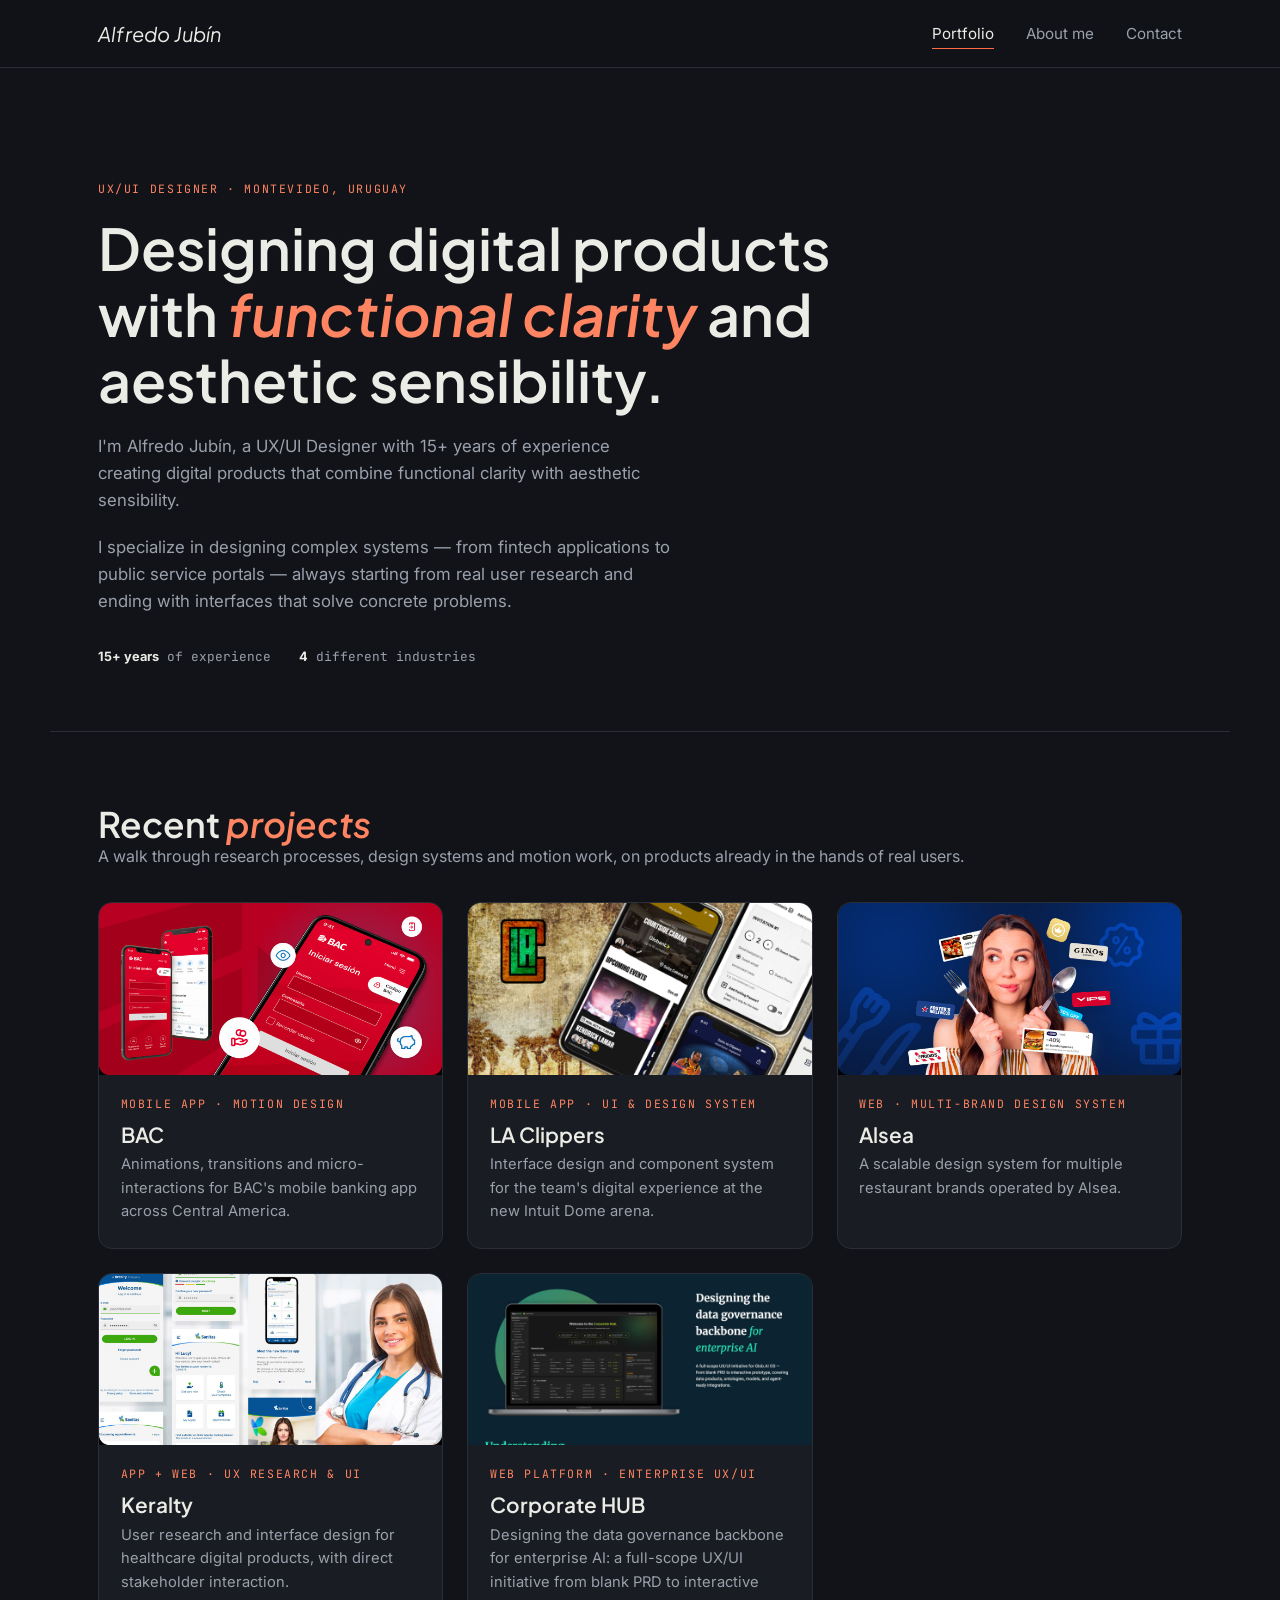
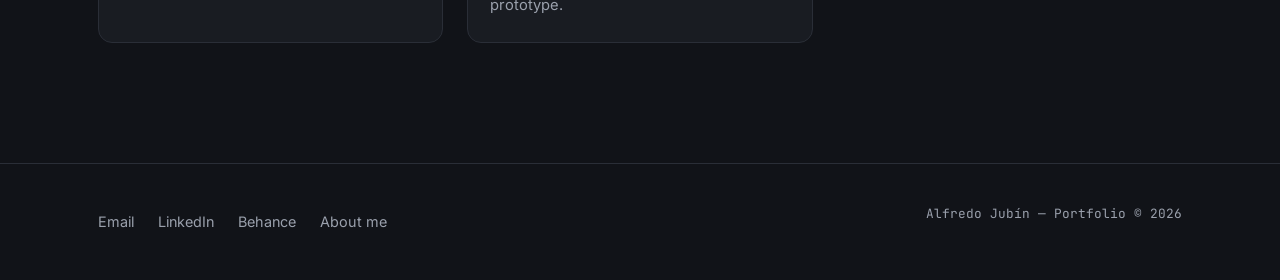
==== index.html @ 86e3a60a "Version 1 - Portfolio Subiendo la primera version del portfolio." ====
<!doctype html>
<html lang="en">
<head>
<meta charset="UTF-8">
<meta name="viewport" content="width=device-width, initial-scale=1">
<title>Alfredo Jubín — UX/UI Designer</title>
<meta name="description" content="Portfolio of Alfredo Jubín, UX/UI Designer based in Montevideo, Uruguay. Digital product, motion design and design systems work.">
<link rel="preconnect" href="https://fonts.googleapis.com">
<link rel="preconnect" href="https://fonts.gstatic.com" crossorigin>
<link href="https://fonts.googleapis.com/css2?family=Plus+Jakarta+Sans:ital,wght@0,600;0,700;0,800;1,600;1,700&family=Inter:wght@400;500;600&family=JetBrains+Mono:wght@400;500&display=swap" rel="stylesheet">
<link rel="stylesheet" href="css/styles.css">
</head>
<body>
<a class="skip-link" href="#contenido">Skip to content</a>

<header class="site-header">
  <nav class="nav container" aria-label="Main navigation">
    <a class="nav__logo" href="index.html">Alfredo Jubín</a>
    <button class="nav__toggle" aria-expanded="false" aria-controls="nav-links" aria-label="Open menu">
      <span></span>
    </button>
    <ul class="nav__links" id="nav-links">
      <li><a href="index.html" aria-current="page">Portfolio</a></li>
      <li><a href="about.html">About me</a></li>
      <li><a href="#contacto">Contact</a></li>
    </ul>
  </nav>
</header>

<main id="contenido">
  <section class="hero container">
    <p class="eyebrow">UX/UI Designer · Montevideo, Uruguay</p>
    <h1>Designing digital products with <span class="hero__role">functional clarity</span> and aesthetic sensibility.</h1>
    <p class="hero__tagline">I'm Alfredo Jubín, a UX/UI Designer with 15+ years of experience creating digital products that combine functional clarity with aesthetic sensibility.</p>
    <p class="hero__tagline">I specialize in designing complex systems — from fintech applications to public service portals — always starting from real user research and ending with interfaces that solve concrete problems.</p>
    <div class="hero__meta">
      <span><strong>15+ years</strong> of experience</span>
      <span><strong>4</strong> different industries</span>
    </div>
  </section>

  <section class="section container" aria-labelledby="proyectos-heading">
    <div class="section__head reveal">
      <h2 id="proyectos-heading">Recent <em>projects</em></h2>
      <p>A walk through research processes, design systems and motion work, on products already in the hands of real users.</p>
    </div>
    <div class="grid-projects" data-project-grid role="list" aria-label="Project list"></div>
  </section>
</main>

<footer class="site-footer" id="contacto">
  <div class="container footer-inner">
    <ul class="footer-links">
      <li><a href="mailto:hola@alfredojubin.com">Email</a></li>
      <li><a href="https://linkedin.com" target="_blank" rel="noopener noreferrer">LinkedIn</a></li>
      <li><a href="https://behance.net" target="_blank" rel="noopener noreferrer">Behance</a></li>
      <li><a href="about.html">About me</a></li>
    </ul>
    <p class="footer-note">Alfredo Jubín — Portfolio © 2026</p>
  </div>
</footer>

<script src="js/data.js"></script>
<script src="js/main.js"></script>
</body>
</html>
---- css/styles.css ----
/* ========================================================================
   DESIGN TOKENS
   Paleta C — oscura con acento coral (elegida por el cliente)
   ======================================================================== */
:root {
  /* Color */
  --bg: #111318;
  --bg-elevated: #191c22;
  --bg-elevated-2: #1f232b;
  --text: #ececE6;
  --text-muted: #9aa0ac;
  --border: #2a2e37;
  --coral: #ff6b45;
  --coral-strong: #ff8562;
  --teal: #3fbfa6;

  /* Type */
  --font-display: "Plus Jakarta Sans", "Segoe UI", -apple-system, sans-serif;
  --font-body: "Inter", -apple-system, BlinkMacSystemFont, "Segoe UI", sans-serif;
  --font-mono: "JetBrains Mono", "Courier New", monospace;

  /* Layout */
  --max-w: 1180px;
  --gutter: clamp(1.25rem, 4vw, 3rem);
  --radius: 14px;
  --radius-sm: 8px;

  /* Motion */
  --ease: cubic-bezier(0.22, 1, 0.36, 1);
  --dur: 0.5s;
}

@media (prefers-reduced-motion: reduce) {
  :root { --dur: 0.001s; }
  *, *::before, *::after { animation-duration: 0.001ms !important; animation-iteration-count: 1 !important; transition-duration: 0.001ms !important; scroll-behavior: auto !important; }
}

/* ========================================================================
   RESET
   ======================================================================== */
*, *::before, *::after { box-sizing: border-box; }
html { scroll-behavior: smooth; }
body {
  margin: 0;
  background: var(--bg);
  color: var(--text);
  font-family: var(--font-body);
  font-size: 16px;
  line-height: 1.6;
  -webkit-font-smoothing: antialiased;
}
img { max-width: 100%; display: block; }
a { color: inherit; }
ul { list-style: none; margin: 0; padding: 0; }
h1, h2, h3, h4 { font-family: var(--font-display); font-weight: 600; line-height: 1.15; margin: 0; }
p { margin: 0 0 1rem; color: var(--text-muted); }
button { font: inherit; }

/* Accessible focus ring everywhere */
a:focus-visible,
button:focus-visible,
[tabindex]:focus-visible {
  outline: 2px solid var(--coral-strong);
  outline-offset: 3px;
  border-radius: 4px;
}

.skip-link {
  position: absolute;
  left: 1rem;
  top: -60px;
  background: var(--coral);
  color: #16110d;
  padding: 0.75rem 1.25rem;
  border-radius: var(--radius-sm);
  font-weight: 600;
  z-index: 200;
  transition: top var(--dur) var(--ease);
}
.skip-link:focus { top: 1rem; }

.container { max-width: var(--max-w); margin: 0 auto; padding-inline: var(--gutter); }

.eyebrow {
  font-family: var(--font-mono);
  text-transform: uppercase;
  letter-spacing: 0.14em;
  font-size: 0.72rem;
  color: var(--coral-strong);
}

/* ========================================================================
   HEADER / NAV
   ======================================================================== */
.site-header {
  position: sticky;
  top: 0;
  z-index: 100;
  background: rgba(17, 19, 24, 0.86);
  backdrop-filter: blur(10px);
  border-bottom: 1px solid var(--border);
}
.nav {
  display: flex;
  align-items: center;
  justify-content: space-between;
  padding-block: 1.1rem;
}
.nav__logo {
  font-family: var(--font-display);
  font-style: italic;
  font-size: 1.25rem;
  text-decoration: none;
  letter-spacing: 0.01em;
}
.nav__toggle {
  display: none;
  background: none;
  border: 1px solid var(--border);
  border-radius: var(--radius-sm);
  color: var(--text);
  width: 42px;
  height: 38px;
  cursor: pointer;
}
.nav__toggle span, .nav__toggle::before, .nav__toggle::after {
  content: "";
  display: block;
  width: 18px;
  height: 2px;
  background: var(--text);
  margin: 4px auto;
  transition: transform var(--dur) var(--ease), opacity var(--dur) var(--ease);
}
.nav__links {
  display: flex;
  gap: 2rem;
}
.nav__links a {
  text-decoration: none;
  font-size: 0.95rem;
  color: var(--text-muted);
  position: relative;
  padding-bottom: 2px;
}
.nav__links a::after {
  content: "";
  position: absolute;
  left: 0; bottom: -4px;
  height: 1px;
  width: 0%;
  background: var(--coral);
  transition: width var(--dur) var(--ease);
}
.nav__links a:hover,
.nav__links a[aria-current="page"] {
  color: var(--text);
}
.nav__links a:hover::after,
.nav__links a[aria-current="page"]::after { width: 100%; }

@media (max-width: 720px) {
  .nav__toggle { display: block; }
  .nav__links {
    position: absolute;
    top: 100%;
    left: 0; right: 0;
    background: var(--bg-elevated);
    border-bottom: 1px solid var(--border);
    flex-direction: column;
    gap: 0;
    max-height: 0;
    overflow: hidden;
    transition: max-height var(--dur) var(--ease);
  }
  .nav__links.is-open { max-height: 260px; }
  .nav__links a { display: block; padding: 1rem var(--gutter); border-top: 1px solid var(--border); }
}

/* ========================================================================
   HERO (home)
   ======================================================================== */
.hero {
  padding-block: clamp(3rem, 10vw, 7rem) clamp(2.5rem, 6vw, 4rem);
  border-bottom: 1px solid var(--border);
}
.hero__role { color: var(--coral-strong); font-style: italic; }
.hero h1 {
  font-size: clamp(2.1rem, 6vw, 3.6rem);
  max-width: 18ch;
}
.hero__tagline {
  max-width: 52ch;
  font-size: 1.05rem;
  margin-top: 1.25rem;
}
.hero__meta {
  display: flex;
  flex-wrap: wrap;
  gap: 0.5rem 1.75rem;
  margin-top: 2rem;
  font-family: var(--font-mono);
  font-size: 0.8rem;
  color: var(--text-muted);
}
.hero__meta strong { color: var(--text); font-family: var(--font-body); }

/* ========================================================================
   PROJECT GRID / CARDS
   ======================================================================== */
.section { padding-block: clamp(2.5rem, 6vw, 4.5rem); }
.section__head { margin-bottom: 2rem; }
.section__head h2 { font-size: clamp(1.6rem, 4vw, 2.2rem); }
.section__head h2 em { color: var(--coral-strong); font-style: italic; }

.grid-projects {
  display: grid;
  grid-template-columns: repeat(3, 1fr);
  gap: 1.5rem;
}
@media (max-width: 980px) { .grid-projects { grid-template-columns: repeat(2, 1fr); } }
@media (max-width: 620px) { .grid-projects { grid-template-columns: 1fr; } }

.card {
  display: block;
  text-decoration: none;
  background: var(--bg-elevated);
  border: 1px solid var(--border);
  border-radius: var(--radius);
  overflow: hidden;
  transition: transform var(--dur) var(--ease), border-color var(--dur) var(--ease);
}
.card:hover, .card:focus-visible { transform: translateY(-6px); border-color: var(--coral); }
.card__media { aspect-ratio: 2 / 1; overflow: hidden; background: var(--bg-elevated-2); }
.card__media img { width: 100%; height: 100%; object-fit: cover; transition: transform 0.7s var(--ease); }
.card:hover .card__media img { transform: scale(1.05); }
.card__body { padding: 1.25rem 1.35rem 1.5rem; }
.card__category { display: block; margin-bottom: 0.6rem; }
.card__body h3 { font-size: 1.3rem; margin-bottom: 0.4rem; }
.card__body p { font-size: 0.92rem; margin-bottom: 0; }
.card--upcoming {
  border-style: dashed;
  opacity: 0.7;
  cursor: default;
}
.card--upcoming:hover { transform: none; border-color: var(--border); }

/* ========================================================================
   PROCESS RAIL — signature element
   A vertical coral "thread" that connects stage labels, echoing the
   redline / spec-sheet language of UX documentation.
   ======================================================================== */
.process-rail { position: relative; margin-top: 1rem; }
.process-rail::before {
  content: "";
  position: absolute;
  left: 7px;
  top: 8px;
  bottom: 8px;
  width: 1px;
  background: linear-gradient(var(--coral), var(--teal));
  opacity: 0.5;
}
.process-step {
  position: relative;
  padding-left: 2.25rem;
  margin-bottom: 1.75rem;
}
.process-step:last-child { margin-bottom: 0; }
.process-step::before {
  content: "";
  position: absolute;
  left: 0; top: 6px;
  width: 15px; height: 15px;
  border-radius: 50%;
  background: var(--bg);
  border: 2px solid var(--coral);
}
.process-step h4 { font-size: 1.05rem; margin-bottom: 0.35rem; }
.process-step p { margin-bottom: 0; font-size: 0.94rem; }

/* ========================================================================
   PROJECT DETAIL
   ======================================================================== */
.project-hero { padding-block: 2rem 0; }
.project-hero__back {
  display: inline-flex;
  align-items: center;
  gap: 0.4rem;
  text-decoration: none;
  color: var(--text-muted);
  font-size: 0.9rem;
  margin-bottom: 1.5rem;
}
.project-hero__back:hover { color: var(--coral-strong); }
.project-hero__image { border-radius: var(--radius); overflow: hidden; border: 1px solid var(--border); margin-bottom: 2rem; }
.project-hero__image--no-border { border: none; }
.project-hero h1 { font-size: clamp(2rem, 5vw, 3.2rem); margin-bottom: 1rem; }
.project-meta {
  display: grid;
  grid-template-columns: repeat(3, 1fr);
  gap: 1.25rem;
  padding: 1.25rem 0;
  border-top: 1px solid var(--border);
  border-bottom: 1px solid var(--border);
  margin-bottom: 2.5rem;
}
@media (max-width: 620px) { .project-meta { grid-template-columns: 1fr; } }
.project-meta dt { font-family: var(--font-mono); font-size: 0.7rem; text-transform: uppercase; letter-spacing: 0.1em; color: var(--text-muted); margin-bottom: 0.3rem; }
.project-meta dd { margin: 0; font-size: 1rem; }

.project-block { max-width: 68ch; margin-bottom: 3rem; }
.project-block h2 { font-size: 1.5rem; margin-bottom: 1rem; }
.project-block h2 em { color: var(--coral-strong); font-style: italic; }
.results-list { display: grid; gap: 0.75rem; }
.results-list li {
  position: relative;
  padding-left: 1.6rem;
  color: var(--text);
}
.results-list li::before {
  content: "";
  position: absolute;
  left: 0; top: 0.5em;
  width: 8px; height: 8px;
  background: var(--teal);
  border-radius: 2px;
}

.gallery {
  display: grid;
  grid-template-columns: repeat(var(--gallery-cols, 3), 1fr);
  gap: 1rem;
  margin-bottom: 3rem;
}
@media (max-width: 780px) { .gallery { grid-template-columns: 1fr; } }
.gallery figure { margin: 0; border-radius: var(--radius-sm); overflow: hidden; border: 1px solid var(--border); }
.gallery figcaption { font-size: 0.8rem; color: var(--text-muted); padding: 0.6rem 0.8rem; background: var(--bg-elevated); }
.gallery img,
.project-hero__image img,
.project-hero__image video {
  width: 100%;
  height: auto;
  display: block;
}

/* Case-study trigger + modal ------------------------------------------- */
.case-study-trigger {
  display: flex;
  align-items: center;
  gap: 1.25rem;
  width: 100%;
  text-align: left;
  background: var(--bg-elevated);
  border: 1px solid var(--border);
  border-radius: var(--radius);
  padding: 0.75rem;
  cursor: pointer;
  color: var(--text);
  transition: border-color var(--dur) var(--ease), transform var(--dur) var(--ease);
}
.case-study-trigger:hover { border-color: var(--coral); transform: translateY(-2px); }
.case-study-trigger img {
  width: 140px;
  height: 100px;
  object-fit: cover;
  border-radius: var(--radius-sm);
  flex-shrink: 0;
}
.case-study-trigger__label { display: flex; flex-direction: column; gap: 0.3rem; }
.case-study-trigger__title { font-family: var(--font-display); font-weight: 700; font-size: 1.05rem; }
.case-study-trigger__hint { font-size: 0.85rem; color: var(--text-muted); }

.case-study-dialog {
  padding: 0;
  border: 1px solid var(--border);
  border-radius: var(--radius);
  background: var(--bg-elevated);
  width: min(900px, 92vw);
  max-height: 90vh;
  overflow-y: auto;
}
.case-study-dialog::backdrop {
  background: rgba(6, 7, 9, 0.82);
}
.case-study-dialog img {
  width: 100%;
  height: auto;
  display: block;
}
.case-study-dialog__closebar {
  position: sticky;
  top: 0;
  height: 0;
  z-index: 2;
}
.case-study-dialog__close {
  position: absolute;
  top: 0.75rem;
  right: 0.75rem;
  width: 2.25rem;
  height: 2.25rem;
  border-radius: 50%;
  border: 1px solid var(--border);
  background: var(--bg);
  color: var(--text);
  font-size: 1rem;
  cursor: pointer;
}
.case-study-dialog__close:hover { border-color: var(--coral); color: var(--coral-strong); }

.project-nav {
  display: flex;
  justify-content: space-between;
  gap: 1rem;
  flex-wrap: wrap;
  padding-top: 2rem;
  border-top: 1px solid var(--border);
}
.project-nav a {
  text-decoration: none;
  padding: 0.85rem 1.2rem;
  border: 1px solid var(--border);
  border-radius: var(--radius-sm);
  font-size: 0.9rem;
  transition: border-color var(--dur) var(--ease), background var(--dur) var(--ease);
}
.project-nav a:hover { border-color: var(--coral); background: var(--bg-elevated); }
.project-nav .btn-primary { background: var(--coral); color: #16110d; border-color: var(--coral); font-weight: 600; }
.project-nav .btn-primary:hover { background: var(--coral-strong); }

/* ========================================================================
   ABOUT PAGE
   ======================================================================== */
.about-hero {
  display: grid;
  grid-template-columns: 220px 1fr;
  gap: clamp(1.5rem, 5vw, 3.5rem);
  align-items: start;
  padding-block: clamp(2.5rem, 6vw, 4rem);
}
@media (max-width: 680px) { .about-hero { grid-template-columns: 1fr; } }
.about-hero__photo { border-radius: 50%; overflow: hidden; width: 200px; border: 2px solid var(--coral); }
.about-hero h1 { margin-bottom: 1rem; font-size: clamp(1.8rem, 4vw, 2.4rem); }
.about-hero p { max-width: 62ch; }

.tag-groups { display: grid; gap: 2rem; margin-top: 1.5rem; }
.tag-group h3 { font-size: 1rem; margin-bottom: 0.85rem; color: var(--text-muted); font-family: var(--font-body); font-weight: 600; }
.tag-list { display: flex; flex-wrap: wrap; gap: 0.6rem; }
.tag {
  font-family: var(--font-mono);
  font-size: 0.78rem;
  padding: 0.4rem 0.8rem;
  border: 1px solid var(--border);
  border-radius: 999px;
  color: var(--text);
  background: var(--bg-elevated);
}

.timeline { position: relative; }
.timeline::before {
  content: "";
  position: absolute;
  left: 7px; top: 8px; bottom: 8px;
  width: 1px;
  background: linear-gradient(var(--coral), var(--teal));
  opacity: 0.5;
}
.timeline-item { position: relative; padding-left: 2.25rem; margin-bottom: 2rem; }
.timeline-item::before {
  content: "";
  position: absolute;
  left: 0; top: 6px;
  width: 15px; height: 15px;
  border-radius: 50%;
  background: var(--bg);
  border: 2px solid var(--coral);
}
.timeline-item time { font-family: var(--font-mono); font-size: 0.75rem; color: var(--text-muted); text-transform: uppercase; letter-spacing: 0.06em; }
.timeline-item h3 { font-size: 1.1rem; margin: 0.25rem 0 0.1rem; }
.timeline-item .role { color: var(--coral-strong); font-size: 0.92rem; margin-bottom: 0.5rem; display: block; }
.timeline-item ul { margin-top: 0.5rem; display: grid; gap: 0.4rem; }
.timeline-item ul li { position: relative; padding-left: 1.1rem; font-size: 0.92rem; color: var(--text-muted); }
.timeline-item ul li::before { content: "–"; position: absolute; left: 0; color: var(--teal); }

.two-col { display: grid; grid-template-columns: 1fr 1fr; gap: 2.5rem; }
@media (max-width: 720px) { .two-col { grid-template-columns: 1fr; } }
.simple-list li { padding: 0.5rem 0; border-bottom: 1px solid var(--border); font-size: 0.92rem; }
.simple-list time { display: block; font-family: var(--font-mono); font-size: 0.72rem; color: var(--text-muted); margin-bottom: 0.2rem; }

.btn-download {
  display: inline-block;
  margin-top: 2.5rem;
  padding: 0.9rem 1.6rem;
  border: 1px solid var(--coral);
  border-radius: var(--radius-sm);
  text-decoration: none;
  color: var(--coral-strong);
  font-weight: 600;
  transition: background var(--dur) var(--ease), color var(--dur) var(--ease);
}
.btn-download:hover { background: var(--coral); color: #16110d; }

/* ========================================================================
   FOOTER
   ======================================================================== */
.site-footer {
  border-top: 1px solid var(--border);
  padding-block: 2.5rem;
  margin-top: 3rem;
}
.footer-inner {
  display: flex;
  flex-wrap: wrap;
  justify-content: space-between;
  gap: 1.5rem;
  align-items: center;
}
.footer-links { display: flex; gap: 1.5rem; }
.footer-links a { text-decoration: none; color: var(--text-muted); font-size: 0.9rem; }
.footer-links a:hover { color: var(--coral-strong); }
.footer-note { font-size: 0.8rem; color: var(--text-muted); font-family: var(--font-mono); }

/* Scroll reveal (respects reduced motion via --dur override above) */
.reveal { opacity: 0; transform: translateY(16px); transition: opacity var(--dur) var(--ease), transform var(--dur) var(--ease); }
.reveal.is-visible { opacity: 1; transform: translateY(0); }
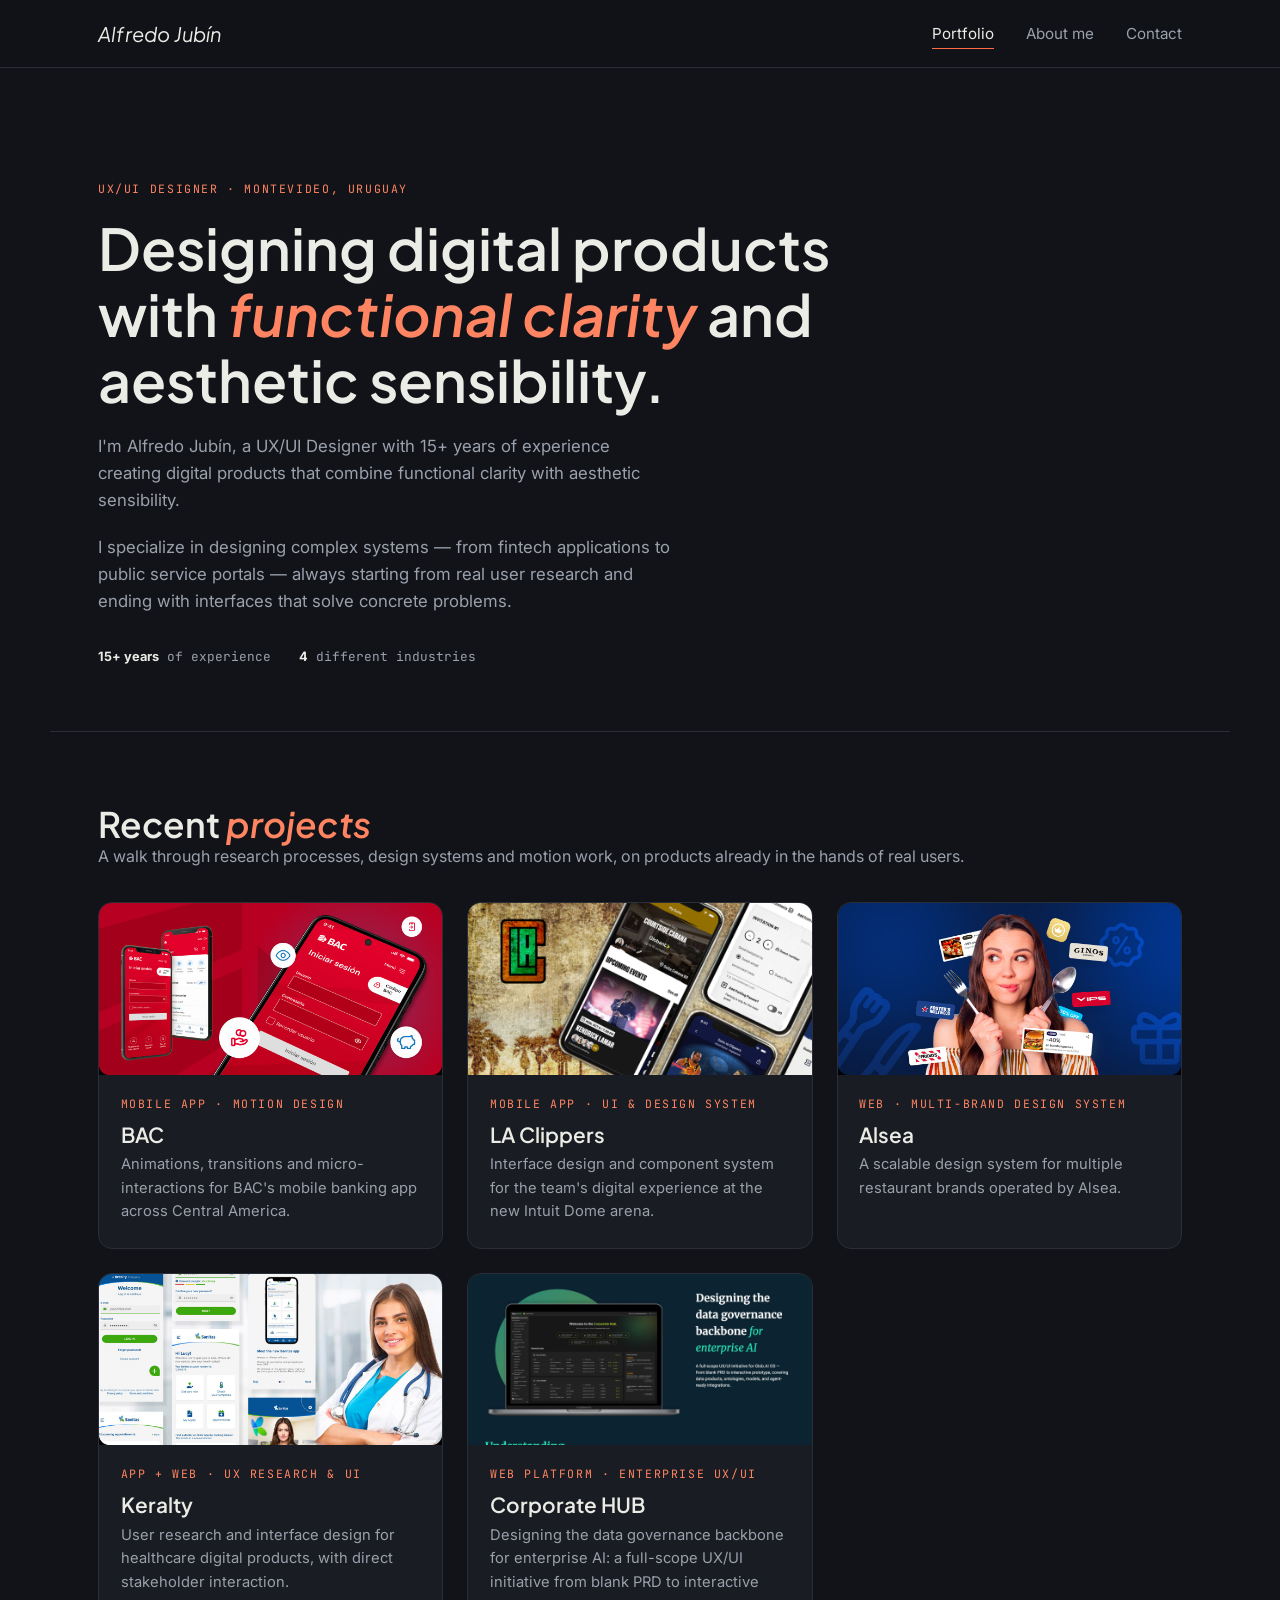
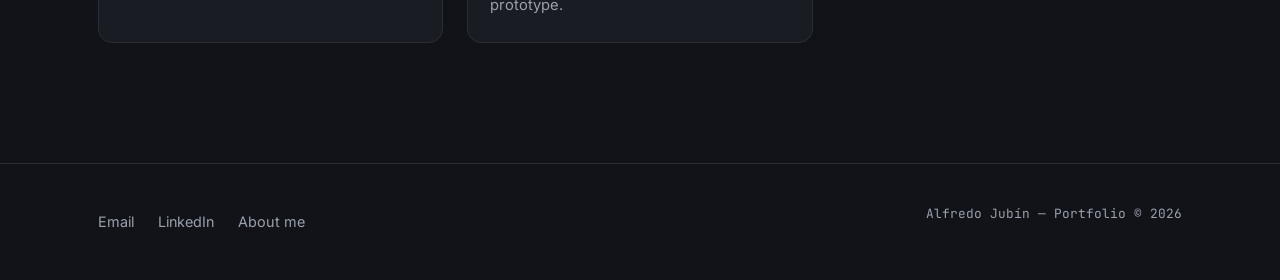
==== commit dc1eb691: "Version2 Subiendo cambios de la version 2" ====
--- a/index.html
+++ b/index.html
@@ -51,9 +51,8 @@
 <footer class="site-footer" id="contacto">
   <div class="container footer-inner">
     <ul class="footer-links">
-      <li><a href="mailto:hola@alfredojubin.com">Email</a></li>
-      <li><a href="https://linkedin.com" target="_blank" rel="noopener noreferrer">LinkedIn</a></li>
-      <li><a href="https://behance.net" target="_blank" rel="noopener noreferrer">Behance</a></li>
+      <li><a href="mailto:alfredo.jubin@gmail.com">Email</a></li>
+      <li><a href="https://www.linkedin.com/in/alfredojubin/" target="_blank" rel="noopener noreferrer">LinkedIn</a></li>
       <li><a href="about.html">About me</a></li>
     </ul>
     <p class="footer-note">Alfredo Jubín — Portfolio © 2026</p>
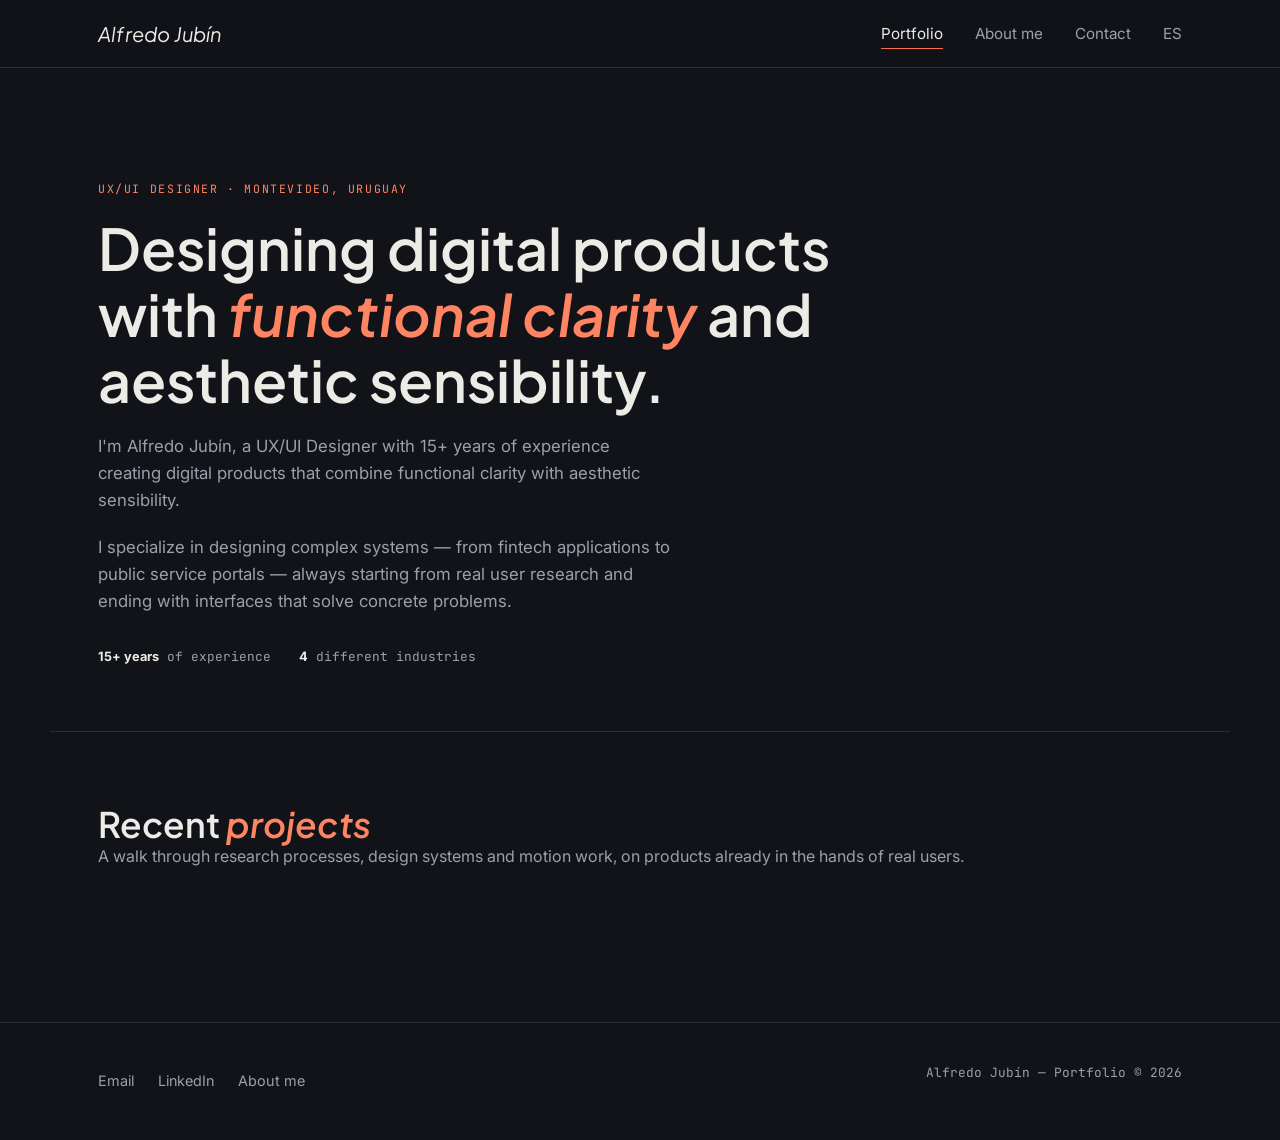
==== commit 0be67714: "Agregar versión en español Agregar versión en español" ====
--- a/index.html
+++ b/index.html
@@ -23,6 +23,7 @@
       <li><a href="index.html" aria-current="page">Portfolio</a></li>
       <li><a href="about.html">About me</a></li>
       <li><a href="#contacto">Contact</a></li>
+      <li><a href="es/index.html" class="nav__lang" hreflang="es">ES</a></li>
     </ul>
   </nav>
 </header>
